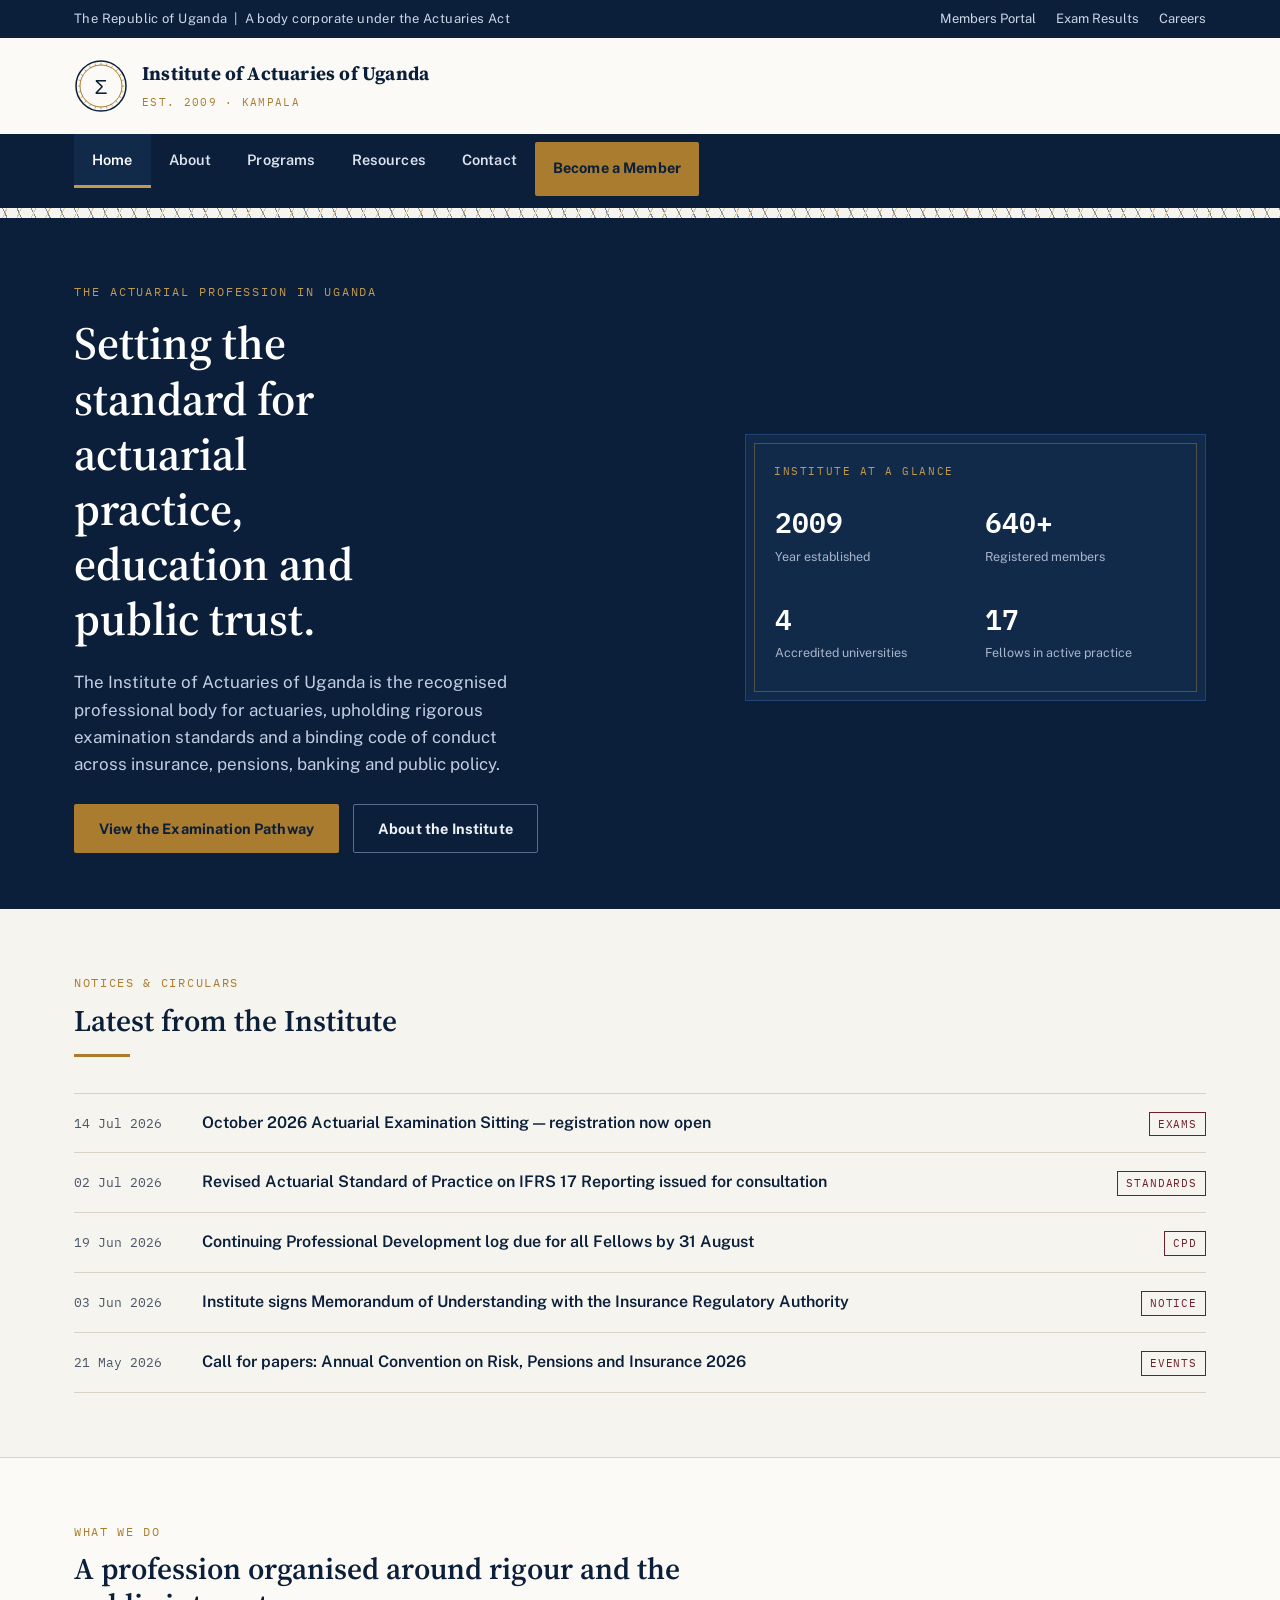
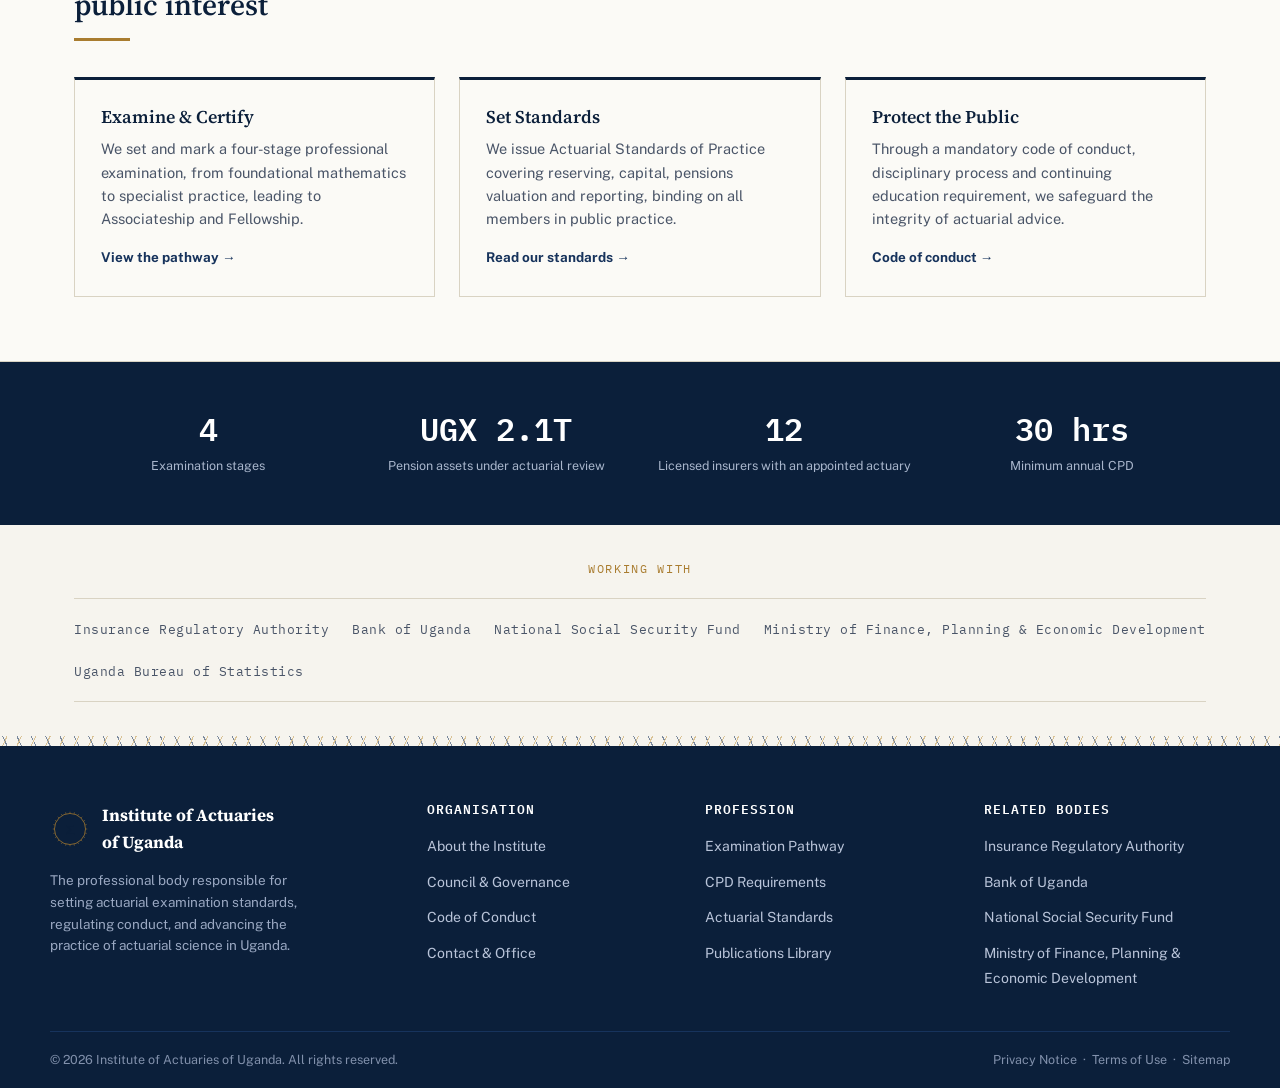
==== index.html @ 651f4f1f "Add files via upload" ====
<!DOCTYPE html>
<html lang="en">
<head>
  <meta charset="UTF-8">
  <meta name="viewport" content="width=device-width, initial-scale=1.0">
  <title>Home | Institute of Actuaries of Uganda</title>
  <meta name="description" content="Institute of Actuaries of Uganda — the professional body for actuaries.">
  <link rel="preconnect" href="https://fonts.googleapis.com">
  <link rel="preconnect" href="https://fonts.gstatic.com" crossorigin>
  <link href="https://fonts.googleapis.com/css2?family=Source+Serif+4:opsz,wght@8..60,500;8..60,600;8..60,700&family=Public+Sans:wght@400;500;600;700;800&family=IBM+Plex+Mono:wght@400;500&display=swap" rel="stylesheet">
  <link rel="stylesheet" href="styles.css">
</head>
<body>
  <div class="topbar">
    <div class="container">
      <span class="topbar-note">The Republic of Uganda &nbsp;|&nbsp; A body corporate under the Actuaries Act</span>
      <ul class="topbar-links">
        <li><a href="#">Members Portal</a></li>
        <li><a href="#">Exam Results</a></li>
        <li><a href="contact.html">Careers</a></li>
      </ul>
    </div>
  </div>
  <header class="site-header">
    <div class="container header-row">
      <a class="brand" href="index.html">
        <svg class="seal" viewBox="0 0 54 54" xmlns="http://www.w3.org/2000/svg" role="img" aria-label="IAU seal">
  <circle cx="27" cy="27" r="25" fill="none" stroke="#0b1f3a" stroke-width="1.5"/>
  <circle cx="27" cy="27" r="21" fill="none" stroke="#a97c2f" stroke-width="1"/>
  <line x1="27.0" y1="6.0" x2="27.0" y2="3.7" stroke="#a97c2f" stroke-width="0.7"/>
<line x1="32.4" y1="6.7" x2="33.0" y2="4.5" stroke="#a97c2f" stroke-width="0.7"/>
<line x1="37.5" y1="8.8" x2="38.6" y2="6.8" stroke="#a97c2f" stroke-width="0.7"/>
<line x1="41.8" y1="12.2" x2="43.5" y2="10.5" stroke="#a97c2f" stroke-width="0.7"/>
<line x1="45.2" y1="16.5" x2="47.2" y2="15.3" stroke="#a97c2f" stroke-width="0.7"/>
<line x1="47.3" y1="21.6" x2="49.5" y2="21.0" stroke="#a97c2f" stroke-width="0.7"/>
<line x1="48.0" y1="27.0" x2="50.3" y2="27.0" stroke="#a97c2f" stroke-width="0.7"/>
<line x1="47.3" y1="32.4" x2="49.5" y2="33.0" stroke="#a97c2f" stroke-width="0.7"/>
<line x1="45.2" y1="37.5" x2="47.2" y2="38.6" stroke="#a97c2f" stroke-width="0.7"/>
<line x1="41.8" y1="41.8" x2="43.5" y2="43.5" stroke="#a97c2f" stroke-width="0.7"/>
<line x1="37.5" y1="45.2" x2="38.6" y2="47.2" stroke="#a97c2f" stroke-width="0.7"/>
<line x1="32.4" y1="47.3" x2="33.0" y2="49.5" stroke="#a97c2f" stroke-width="0.7"/>
<line x1="27.0" y1="48.0" x2="27.0" y2="50.3" stroke="#a97c2f" stroke-width="0.7"/>
<line x1="21.6" y1="47.3" x2="21.0" y2="49.5" stroke="#a97c2f" stroke-width="0.7"/>
<line x1="16.5" y1="45.2" x2="15.3" y2="47.2" stroke="#a97c2f" stroke-width="0.7"/>
<line x1="12.2" y1="41.8" x2="10.5" y2="43.5" stroke="#a97c2f" stroke-width="0.7"/>
<line x1="8.8" y1="37.5" x2="6.8" y2="38.7" stroke="#a97c2f" stroke-width="0.7"/>
<line x1="6.7" y1="32.4" x2="4.5" y2="33.0" stroke="#a97c2f" stroke-width="0.7"/>
<line x1="6.0" y1="27.0" x2="3.7" y2="27.0" stroke="#a97c2f" stroke-width="0.7"/>
<line x1="6.7" y1="21.6" x2="4.5" y2="21.0" stroke="#a97c2f" stroke-width="0.7"/>
<line x1="8.8" y1="16.5" x2="6.8" y2="15.3" stroke="#a97c2f" stroke-width="0.7"/>
<line x1="12.2" y1="12.2" x2="10.5" y2="10.5" stroke="#a97c2f" stroke-width="0.7"/>
<line x1="16.5" y1="8.8" x2="15.3" y2="6.8" stroke="#a97c2f" stroke-width="0.7"/>
<line x1="21.6" y1="6.7" x2="21.0" y2="4.5" stroke="#a97c2f" stroke-width="0.7"/>
  <text x="27" y="35" text-anchor="middle" font-family="Source Serif 4, Georgia, serif" font-size="21" fill="#0b1f3a">&#931;</text>
</svg>
        <span class="brand-text">
          <span class="brand-name">Institute of Actuaries of Uganda</span>
          <span class="brand-sub">Est. 2009 &middot; Kampala</span>
        </span>
      </a>
    </div>
    <nav class="primary-nav" aria-label="Primary">
      <div class="container nav-row">
        <ul class="nav-links">
          <li><a href="index.html" class="active">Home</a></li>
          <li><a href="about.html">About</a></li>
          <li><a href="programs.html">Programs</a></li>
          <li><a href="resources.html">Resources</a></li>
          <li><a href="contact.html">Contact</a></li>
          <li><a class="nav-cta" href="contact.html">Become a Member</a></li>
        </ul>
        <button class="nav-toggle" aria-label="Toggle navigation" aria-expanded="false">&#9776;</button>
      </div>
    </nav>
  </header>
  <div class="guilloche" aria-hidden="true"></div>
  <section class="hero">
    <div class="container">
      <div>
        <div class="hero-eyebrow">The Actuarial Profession in Uganda</div>
        <h1>Setting the standard for actuarial practice, education and public trust.</h1>
        <p class="hero-lede">The Institute of Actuaries of Uganda is the recognised professional body for actuaries, upholding rigorous examination standards and a binding code of conduct across insurance, pensions, banking and public policy.</p>
        <div class="hero-actions">
          <a class="btn btn-primary" href="programs.html">View the Examination Pathway</a>
          <a class="btn btn-outline" href="about.html">About the Institute</a>
        </div>
      </div>
      <div class="hero-panel">
        <div class="hero-panel-title">Institute at a Glance</div>
        <div class="stat-grid">
          <div class="stat-item" tabindex="0" data-value="2009" data-decimals="0">
            <div class="stat-figure"><span class="stat-number">0</span></div>
            <div class="stat-label">Year established</div>
            <div class="stat-detail">Founded under the Actuaries Act, Cap. 214</div>
          </div>
          <div class="stat-item" tabindex="0" data-value="640" data-decimals="0" data-suffix="+">
            <div class="stat-figure"><span class="stat-number">0</span></div>
            <div class="stat-label">Registered members</div>
            <div class="stat-detail">Across Student, Associate and Fellow grades</div>
          </div>
          <div class="stat-item" tabindex="0" data-value="4" data-decimals="0">
            <div class="stat-figure"><span class="stat-number">0</span></div>
            <div class="stat-label">Accredited universities</div>
            <div class="stat-detail">Makerere, Kyambogo, MUST and UCU</div>
          </div>
          <div class="stat-item" tabindex="0" data-value="17" data-decimals="0">
            <div class="stat-figure"><span class="stat-number">0</span></div>
            <div class="stat-label">Fellows in active practice</div>
            <div class="stat-detail">Eligible to sign statutory actuarial reports</div>
          </div>
        </div>
      </div>
    </div>
  </section>

  <section class="section">
    <div class="container">
      <div class="section-head">
        <div class="eyebrow">Notices &amp; Circulars</div>
        <h2>Latest from the Institute</h2>
        <div class="rule"></div>
      </div>
      <ul class="notice-list">
        <li class="notice-item">
          <span class="notice-date">14 Jul 2026</span>
          <a class="notice-title" href="#">October 2026 Actuarial Examination Sitting &mdash; registration now open</a>
          <span class="notice-tag">Exams</span>
        </li>
        <li class="notice-item">
          <span class="notice-date">02 Jul 2026</span>
          <a class="notice-title" href="#">Revised Actuarial Standard of Practice on IFRS 17 Reporting issued for consultation</a>
          <span class="notice-tag">Standards</span>
        </li>
        <li class="notice-item">
          <span class="notice-date">19 Jun 2026</span>
          <a class="notice-title" href="#">Continuing Professional Development log due for all Fellows by 31 August</a>
          <span class="notice-tag">CPD</span>
        </li>
        <li class="notice-item">
          <span class="notice-date">03 Jun 2026</span>
          <a class="notice-title" href="#">Institute signs Memorandum of Understanding with the Insurance Regulatory Authority</a>
          <span class="notice-tag">Notice</span>
        </li>
        <li class="notice-item">
          <span class="notice-date">21 May 2026</span>
          <a class="notice-title" href="#">Call for papers: Annual Convention on Risk, Pensions and Insurance 2026</a>
          <span class="notice-tag">Events</span>
        </li>
      </ul>
    </div>
  </section>

  <section class="section section-alt">
    <div class="container">
      <div class="section-head">
        <div class="eyebrow">What We Do</div>
        <h2>A profession organised around rigour and the public interest</h2>
        <div class="rule"></div>
      </div>
      <div class="card-grid">
        <div class="card">
          <h3>Examine &amp; Certify</h3>
          <p>We set and mark a four-stage professional examination, from foundational mathematics to specialist practice, leading to Associateship and Fellowship.</p>
          <a class="card-link" href="programs.html">View the pathway &rarr;</a>
        </div>
        <div class="card">
          <h3>Set Standards</h3>
          <p>We issue Actuarial Standards of Practice covering reserving, capital, pensions valuation and reporting, binding on all members in public practice.</p>
          <a class="card-link" href="resources.html">Read our standards &rarr;</a>
        </div>
        <div class="card">
          <h3>Protect the Public</h3>
          <p>Through a mandatory code of conduct, disciplinary process and continuing education requirement, we safeguard the integrity of actuarial advice.</p>
          <a class="card-link" href="about.html#conduct">Code of conduct &rarr;</a>
        </div>
      </div>
    </div>
  </section>

  <section class="stats-strip">
    <div class="container">
      <div class="stat-item" tabindex="0" data-value="4" data-decimals="0">
        <div class="stat-figure"><span class="stat-number">0</span></div>
        <div class="stat-label">Examination stages</div>
        <div class="stat-detail">Foundational through to Fellowship</div>
      </div>
      <div class="stat-item" tabindex="0" data-value="2.1" data-decimals="1" data-prefix="UGX " data-suffix="T">
        <div class="stat-figure"><span class="stat-number">UGX 0.0T</span></div>
        <div class="stat-label">Pension assets under actuarial review</div>
        <div class="stat-detail">Reviewed across occupational retirement schemes</div>
      </div>
      <div class="stat-item" tabindex="0" data-value="12" data-decimals="0">
        <div class="stat-figure"><span class="stat-number">0</span></div>
        <div class="stat-label">Licensed insurers with an appointed actuary</div>
        <div class="stat-detail">Out of 14 licensed insurers nationally</div>
      </div>
      <div class="stat-item" tabindex="0" data-value="30" data-decimals="0" data-suffix=" hrs">
        <div class="stat-figure"><span class="stat-number">0</span></div>
        <div class="stat-label">Minimum annual CPD</div>
        <div class="stat-detail">Audited annually against the register</div>
      </div>
    </div>
  </section>

  <section class="partner-strip">
    <div class="container">
      <div class="eyebrow">Working With</div>
      <div class="partner-row">
        <span>Insurance Regulatory Authority</span>
        <span>Bank of Uganda</span>
        <span>National Social Security Fund</span>
        <span>Ministry of Finance, Planning &amp; Economic Development</span>
        <span>Uganda Bureau of Statistics</span>
      </div>
    </div>
  </section>
  <div class="guilloche" aria-hidden="true"></div>
  <footer class="site-footer">
    <div class="container footer-top">
      <div class="footer-grid">
        <div class="footer-col">
          <div class="footer-brand">
            <svg class="seal" style="width:40px;height:40px" viewBox="0 0 54 54" xmlns="http://www.w3.org/2000/svg" role="img" aria-label="IAU seal">
  <circle cx="27" cy="27" r="25" fill="none" stroke="#0b1f3a" stroke-width="1.5"/>
  <circle cx="27" cy="27" r="21" fill="none" stroke="#a97c2f" stroke-width="1"/>
  <line x1="27.0" y1="6.0" x2="27.0" y2="3.7" stroke="#a97c2f" stroke-width="0.7"/>
<line x1="32.4" y1="6.7" x2="33.0" y2="4.5" stroke="#a97c2f" stroke-width="0.7"/>
<line x1="37.5" y1="8.8" x2="38.6" y2="6.8" stroke="#a97c2f" stroke-width="0.7"/>
<line x1="41.8" y1="12.2" x2="43.5" y2="10.5" stroke="#a97c2f" stroke-width="0.7"/>
<line x1="45.2" y1="16.5" x2="47.2" y2="15.3" stroke="#a97c2f" stroke-width="0.7"/>
<line x1="47.3" y1="21.6" x2="49.5" y2="21.0" stroke="#a97c2f" stroke-width="0.7"/>
<line x1="48.0" y1="27.0" x2="50.3" y2="27.0" stroke="#a97c2f" stroke-width="0.7"/>
<line x1="47.3" y1="32.4" x2="49.5" y2="33.0" stroke="#a97c2f" stroke-width="0.7"/>
<line x1="45.2" y1="37.5" x2="47.2" y2="38.6" stroke="#a97c2f" stroke-width="0.7"/>
<line x1="41.8" y1="41.8" x2="43.5" y2="43.5" stroke="#a97c2f" stroke-width="0.7"/>
<line x1="37.5" y1="45.2" x2="38.6" y2="47.2" stroke="#a97c2f" stroke-width="0.7"/>
<line x1="32.4" y1="47.3" x2="33.0" y2="49.5" stroke="#a97c2f" stroke-width="0.7"/>
<line x1="27.0" y1="48.0" x2="27.0" y2="50.3" stroke="#a97c2f" stroke-width="0.7"/>
<line x1="21.6" y1="47.3" x2="21.0" y2="49.5" stroke="#a97c2f" stroke-width="0.7"/>
<line x1="16.5" y1="45.2" x2="15.3" y2="47.2" stroke="#a97c2f" stroke-width="0.7"/>
<line x1="12.2" y1="41.8" x2="10.5" y2="43.5" stroke="#a97c2f" stroke-width="0.7"/>
<line x1="8.8" y1="37.5" x2="6.8" y2="38.7" stroke="#a97c2f" stroke-width="0.7"/>
<line x1="6.7" y1="32.4" x2="4.5" y2="33.0" stroke="#a97c2f" stroke-width="0.7"/>
<line x1="6.0" y1="27.0" x2="3.7" y2="27.0" stroke="#a97c2f" stroke-width="0.7"/>
<line x1="6.7" y1="21.6" x2="4.5" y2="21.0" stroke="#a97c2f" stroke-width="0.7"/>
<line x1="8.8" y1="16.5" x2="6.8" y2="15.3" stroke="#a97c2f" stroke-width="0.7"/>
<line x1="12.2" y1="12.2" x2="10.5" y2="10.5" stroke="#a97c2f" stroke-width="0.7"/>
<line x1="16.5" y1="8.8" x2="15.3" y2="6.8" stroke="#a97c2f" stroke-width="0.7"/>
<line x1="21.6" y1="6.7" x2="21.0" y2="4.5" stroke="#a97c2f" stroke-width="0.7"/>
  <text x="27" y="35" text-anchor="middle" font-family="Source Serif 4, Georgia, serif" font-size="21" fill="#0b1f3a">&#931;</text>
</svg>
            <span class="brand-name">Institute of Actuaries<br>of Uganda</span>
          </div>
          <p class="footer-desc">The professional body responsible for setting actuarial examination standards, regulating conduct, and advancing the practice of actuarial science in Uganda.</p>
        </div>
        <div class="footer-col">
          <h4>Organisation</h4>
          <ul>
            <li><a href="about.html">About the Institute</a></li>
            <li><a href="about.html#governance">Council &amp; Governance</a></li>
            <li><a href="about.html#conduct">Code of Conduct</a></li>
            <li><a href="contact.html">Contact &amp; Office</a></li>
          </ul>
        </div>
        <div class="footer-col">
          <h4>Profession</h4>
          <ul>
            <li><a href="programs.html">Examination Pathway</a></li>
            <li><a href="programs.html#cpd">CPD Requirements</a></li>
            <li><a href="resources.html">Actuarial Standards</a></li>
            <li><a href="resources.html#library">Publications Library</a></li>
          </ul>
        </div>
        <div class="footer-col">
          <h4>Related Bodies</h4>
          <ul>
            <li><a href="#">Insurance Regulatory Authority</a></li>
            <li><a href="#">Bank of Uganda</a></li>
            <li><a href="#">National Social Security Fund</a></li>
            <li><a href="#">Ministry of Finance, Planning &amp; Economic Development</a></li>
          </ul>
        </div>
      </div>
    </div>
    <div class="container footer-bottom">
      <span>&copy; 2026 Institute of Actuaries of Uganda. All rights reserved.</span>
      <span><a href="#">Privacy Notice</a> &nbsp;&middot;&nbsp; <a href="#">Terms of Use</a> &nbsp;&middot;&nbsp; <a href="#">Sitemap</a></span>
    </div>
  </footer>
  <script src="script.js"></script>
</body>
</html>
---- styles.css ----
/* ==========================================================================
   Institute of Actuaries of Uganda — shared stylesheet
   ========================================================================== */

:root {
  /* Colour */
  --navy-900: #0b1f3a;
  --navy-800: #122a4a;
  --navy-700: #17335c;
  --navy-600: #234277;
  --gold-600: #a97c2f;
  --gold-500: #c39a4d;
  --maroon-700: #6e1f2a;
  --paper: #f6f4ee;
  --paper-raised: #fbfaf6;
  --ink-900: #1c2530;
  --ink-600: #4a5568;
  --line: #d9d3c3;
  --line-dark: #2a3a5c;

  /* Type */
  --font-display: "Source Serif 4", "Georgia", serif;
  --font-body: "Public Sans", "Segoe UI", sans-serif;
  --font-mono: "IBM Plex Mono", "Courier New", monospace;
}

* { box-sizing: border-box; }
html { scroll-behavior: smooth; }

body {
  margin: 0;
  background: var(--paper);
  color: var(--ink-900);
  font-family: var(--font-body);
  font-size: 16px;
  line-height: 1.6;
  -webkit-font-smoothing: antialiased;
}

img { max-width: 100%; display: block; }

a { color: inherit; }

h1, h2, h3, h4 {
  font-family: var(--font-display);
  font-weight: 600;
  color: var(--navy-900);
  margin: 0 0 0.5em;
  line-height: 1.2;
}

p { margin: 0 0 1em; color: var(--ink-600); }

.container {
  width: 100%;
  max-width: 1180px;
  margin: 0 auto;
  padding: 0 24px;
}

:focus-visible {
  outline: 3px solid var(--gold-600);
  outline-offset: 2px;
}

@media (prefers-reduced-motion: reduce) {
  * { animation: none !important; transition: none !important; }
  html { scroll-behavior: auto; }
}

/* -------------------------------------------------------------------------
   Utility top bar
   ------------------------------------------------------------------------- */

.topbar {
  background: var(--navy-900);
  color: #cdd7e6;
  font-size: 13px;
}

.topbar .container {
  display: flex;
  align-items: center;
  justify-content: space-between;
  height: 38px;
}

.topbar-links { display: flex; gap: 20px; list-style: none; margin: 0; padding: 0; }
.topbar-links a { text-decoration: none; color: #cdd7e6; }
.topbar-links a:hover { color: #fff; }
.topbar-note { letter-spacing: .03em; }

/* -------------------------------------------------------------------------
   Header + seal + nav
   ------------------------------------------------------------------------- */

.site-header {
  background: var(--paper-raised);
  border-bottom: 4px solid var(--navy-900);
}

.header-row {
  display: flex;
  align-items: center;
  justify-content: space-between;
  padding: 20px 24px;
  gap: 20px;
}

.brand { display: flex; align-items: center; gap: 14px; text-decoration: none; }

.brand-text .brand-name {
  font-family: var(--font-display);
  font-weight: 700;
  font-size: 19px;
  color: var(--navy-900);
  letter-spacing: .01em;
  display: block;
}

.brand-text .brand-sub {
  font-family: var(--font-mono);
  font-size: 11px;
  letter-spacing: .12em;
  text-transform: uppercase;
  color: var(--gold-600);
}

.seal { width: 54px; height: 54px; flex-shrink: 0; }

nav.primary-nav {
  background: var(--navy-900);
}

.nav-row {
  display: flex;
  align-items: center;
  justify-content: space-between;
}

.nav-links {
  display: flex;
  list-style: none;
  margin: 0;
  padding: 0;
}

.nav-links a {
  display: block;
  padding: 14px 18px;
  color: #dde4ef;
  text-decoration: none;
  font-size: 14.5px;
  font-weight: 600;
  letter-spacing: .01em;
  border-bottom: 3px solid transparent;
}

.nav-links a:hover { color: #fff; background: var(--navy-800); }
.nav-links a.active { color: #fff; border-bottom-color: var(--gold-500); background: var(--navy-800); }

.nav-cta {
  padding: 8px 18px;
  margin: 8px 12px 8px 0;
  background: var(--gold-600);
  color: var(--navy-900) !important;
  font-weight: 700 !important;
  border-radius: 2px;
}
.nav-cta:hover { background: var(--gold-500); }

.nav-toggle {
  display: none;
  background: none;
  border: none;
  color: #fff;
  font-size: 22px;
  padding: 10px 18px;
  cursor: pointer;
}

/* -------------------------------------------------------------------------
   Guilloche divider (certificate engraving motif — the site's signature)
   ------------------------------------------------------------------------- */

.guilloche {
  height: 10px;
  background:
    repeating-linear-gradient(115deg, transparent 0 6px, var(--gold-500) 6px 7px, transparent 7px 13px),
    repeating-linear-gradient(65deg, transparent 0 6px, var(--navy-700) 6px 7px, transparent 7px 13px);
  background-color: var(--paper);
  opacity: .55;
}

/* -------------------------------------------------------------------------
   Hero
   ------------------------------------------------------------------------- */

.hero {
  background: var(--navy-900);
  color: #eef1f6;
  position: relative;
  overflow: hidden;
}

.hero .container {
  display: grid;
  grid-template-columns: 1.15fr 0.85fr;
  gap: 48px;
  padding-top: 64px;
  padding-bottom: 56px;
  align-items: center;
}

.hero-eyebrow {
  font-family: var(--font-mono);
  font-size: 12px;
  letter-spacing: .16em;
  text-transform: uppercase;
  color: var(--gold-500);
  margin-bottom: 14px;
}

.hero h1 {
  color: #fff;
  font-size: clamp(32px, 4vw, 46px);
  max-width: 15ch;
}

.hero-lede {
  color: #c3cee2;
  font-size: 17px;
  max-width: 46ch;
}

.hero-actions { display: flex; gap: 14px; margin-top: 26px; flex-wrap: wrap; }

.btn {
  display: inline-block;
  padding: 12px 24px;
  font-weight: 700;
  font-size: 14.5px;
  text-decoration: none;
  border-radius: 2px;
  border: 1.5px solid transparent;
  letter-spacing: .01em;
}

.btn-primary { background: var(--gold-600); color: var(--navy-900); }
.btn-primary:hover { background: var(--gold-500); }

.btn-outline { border-color: #5c6d8c; color: #eef1f6; }
.btn-outline:hover { border-color: #fff; }

.btn-outline-dark { border-color: var(--navy-600); color: var(--navy-900); }
.btn-outline-dark:hover { border-color: var(--navy-900); background: var(--navy-900); color: #fff; }

.hero-panel {
  background: var(--navy-800);
  border: 1px solid var(--navy-600);
  padding: 28px;
  position: relative;
}

.hero-panel::before {
  content: "";
  position: absolute;
  inset: 8px;
  border: 1px solid rgba(195, 154, 77, .35);
  pointer-events: none;
}

.hero-panel-title {
  font-family: var(--font-mono);
  font-size: 11px;
  letter-spacing: .14em;
  text-transform: uppercase;
  color: var(--gold-500);
  margin-bottom: 18px;
}

.stat-grid { display: grid; grid-template-columns: 1fr 1fr; gap: 20px 16px; }

.stat-figure {
  font-family: var(--font-mono);
  font-size: 28px;
  font-weight: 600;
  color: #fff;
}

.stat-label {
  font-size: 12.5px;
  color: #a9b6cc;
  margin-top: 2px;
}

/* Active KPI cards: count-up target + hover/focus reveal ------------------ */

.stat-item {
  cursor: default;
  padding: 10px;
  margin: -10px;
  border: 1px solid transparent;
  border-radius: 2px;
  transition: transform .18s ease, border-color .18s ease, background-color .18s ease;
}

.stat-item .stat-number { font-variant-numeric: tabular-nums; }

.stat-item .stat-detail {
  font-size: 11.5px;
  color: var(--gold-500);
  margin-top: 8px;
  max-height: 0;
  opacity: 0;
  overflow: hidden;
  transition: max-height .22s ease, opacity .18s ease, margin-top .22s ease;
}

.stat-item:hover,
.stat-item:focus-visible {
  transform: translateY(-3px);
  border-color: rgba(195, 154, 77, .45);
  background: rgba(255, 255, 255, .04);
}

.stat-item:hover .stat-detail,
.stat-item:focus-visible .stat-detail {
  max-height: 60px;
  opacity: 1;
  margin-top: 8px;
}

.stats-strip .stat-item { padding: 14px 10px; margin: -14px -10px; }
.stats-strip .stat-item:hover,
.stats-strip .stat-item:focus-visible { background: rgba(255, 255, 255, .05); }
.stats-strip .stat-item .stat-detail { color: var(--gold-500); }

@media (prefers-reduced-motion: reduce) {
  .stat-item, .stat-item .stat-detail { transition: none; }
}

/* -------------------------------------------------------------------------
   Section scaffolding
   ------------------------------------------------------------------------- */

.section { padding: 64px 0; }
.section-alt { background: var(--paper-raised); border-top: 1px solid var(--line); border-bottom: 1px solid var(--line); }

.section-head { max-width: 62ch; margin-bottom: 36px; }

.eyebrow {
  font-family: var(--font-mono);
  font-size: 12px;
  letter-spacing: .14em;
  text-transform: uppercase;
  color: var(--gold-600);
  margin-bottom: 10px;
}

.section-head h2 { font-size: clamp(24px, 3vw, 30px); }
.rule { width: 56px; height: 3px; background: var(--gold-600); margin-top: 14px; }

/* -------------------------------------------------------------------------
   Cards
   ------------------------------------------------------------------------- */

.card-grid { display: grid; grid-template-columns: repeat(3, 1fr); gap: 24px; }
.card-grid.two { grid-template-columns: repeat(2, 1fr); }

.card {
  background: var(--paper-raised);
  border: 1px solid var(--line);
  border-top: 3px solid var(--navy-900);
  padding: 26px;
}

.card h3 { font-size: 18px; margin-bottom: 10px; }
.card p { font-size: 14.5px; margin-bottom: 14px; }
.card-link { font-size: 13.5px; font-weight: 700; color: var(--navy-700); text-decoration: none; }
.card-link:hover { color: var(--gold-600); }

.notice-list { list-style: none; margin: 0; padding: 0; border-top: 1px solid var(--line); }
.notice-item {
  display: grid;
  grid-template-columns: 110px 1fr auto;
  gap: 18px;
  align-items: baseline;
  padding: 16px 0;
  border-bottom: 1px solid var(--line);
}
.notice-date { font-family: var(--font-mono); font-size: 12.5px; color: var(--ink-600); }
.notice-title { text-decoration: none; color: var(--navy-900); font-weight: 600; }
.notice-title:hover { color: var(--gold-600); }
.notice-tag {
  font-family: var(--font-mono);
  font-size: 10.5px;
  letter-spacing: .08em;
  text-transform: uppercase;
  color: var(--maroon-700);
  border: 1px solid var(--maroon-700);
  padding: 3px 8px;
  white-space: nowrap;
  height: fit-content;
}

/* -------------------------------------------------------------------------
   Stats strip
   ------------------------------------------------------------------------- */

.stats-strip {
  background: var(--navy-900);
  color: #fff;
  padding: 40px 0;
}
.stats-strip .container { display: grid; grid-template-columns: repeat(4, 1fr); gap: 20px; text-align: center; }
.stats-strip .stat-figure { font-size: 32px; }
.stats-strip .stat-label { color: #a9b6cc; }

/* -------------------------------------------------------------------------
   Partner strip
   ------------------------------------------------------------------------- */

.partner-strip { padding: 34px 0; }
.partner-strip .eyebrow { text-align: center; margin-bottom: 20px; }
.partner-row {
  display: flex;
  justify-content: space-between;
  align-items: center;
  flex-wrap: wrap;
  gap: 22px;
  color: var(--ink-600);
  font-family: var(--font-mono);
  font-size: 12.5px;
  letter-spacing: .04em;
  border-top: 1px solid var(--line);
  border-bottom: 1px solid var(--line);
  padding: 20px 0;
}

/* -------------------------------------------------------------------------
   Tables (exam pathway, standards, etc.)
   ------------------------------------------------------------------------- */

.formal-table { width: 100%; border-collapse: collapse; font-size: 14.5px; }
.formal-table caption { text-align: left; font-family: var(--font-mono); font-size: 12px; letter-spacing: .1em; text-transform: uppercase; color: var(--ink-600); margin-bottom: 10px; }
.formal-table th, .formal-table td { text-align: left; padding: 12px 14px; border: 1px solid var(--line); vertical-align: top; }
.formal-table thead th { background: var(--navy-900); color: #fff; font-family: var(--font-mono); font-size: 12px; letter-spacing: .06em; text-transform: uppercase; font-weight: 600; }
.formal-table tbody tr:nth-child(even) { background: var(--paper-raised); }

/* -------------------------------------------------------------------------
   Page header (interior pages)
   ------------------------------------------------------------------------- */

.page-header {
  background: var(--navy-900);
  color: #fff;
  padding: 46px 0 40px;
}
.page-header .eyebrow { color: var(--gold-500); }
.page-header h1 { color: #fff; font-size: clamp(28px, 3.4vw, 38px); max-width: 30ch; }
.page-header p { color: #c3cee2; max-width: 60ch; }
.breadcrumb { font-family: var(--font-mono); font-size: 12px; color: #a9b6cc; margin-bottom: 14px; }
.breadcrumb a { color: #a9b6cc; text-decoration: none; }
.breadcrumb a:hover { color: #fff; }

/* -------------------------------------------------------------------------
   Sidebar layout (About / Programs / Resources)
   ------------------------------------------------------------------------- */

.layout-with-side { display: grid; grid-template-columns: 1fr 300px; gap: 48px; align-items: start; }

.side-box {
  border: 1px solid var(--line);
  background: var(--paper-raised);
  padding: 22px;
  margin-bottom: 22px;
}
.side-box h4 {
  font-size: 13px;
  letter-spacing: .08em;
  text-transform: uppercase;
  font-family: var(--font-mono);
  color: var(--navy-900);
  border-bottom: 2px solid var(--gold-600);
  padding-bottom: 10px;
  margin-bottom: 14px;
}
.side-box ul { margin: 0; padding: 0; list-style: none; }
.side-box li { padding: 8px 0; border-bottom: 1px solid var(--line); font-size: 14px; }
.side-box li:last-child { border-bottom: none; }
.side-box a { text-decoration: none; color: var(--navy-700); font-weight: 600; }
.side-box a:hover { color: var(--gold-600); }

.pull-fact {
  border-left: 3px solid var(--gold-600);
  padding: 4px 0 4px 18px;
  margin: 24px 0;
  font-family: var(--font-display);
  font-style: italic;
  font-size: 18px;
  color: var(--navy-900);
}

/* -------------------------------------------------------------------------
   Timeline / process (pathway)
   ------------------------------------------------------------------------- */

.pathway { list-style: none; margin: 0; padding: 0; counter-reset: stage; }
.pathway-item {
  counter-increment: stage;
  display: grid;
  grid-template-columns: 64px 1fr;
  gap: 20px;
  padding: 22px 0;
  border-bottom: 1px solid var(--line);
}
.pathway-item:first-child { border-top: 1px solid var(--line); }
.pathway-num {
  font-family: var(--font-mono);
  font-size: 13px;
  color: var(--gold-600);
  border: 1px solid var(--gold-600);
  width: 42px; height: 42px;
  display: flex; align-items: center; justify-content: center;
}
.pathway-num::before { content: counter(stage, decimal-leading-zero); }
.pathway-item h3 { font-size: 17px; margin-bottom: 6px; }
.pathway-item p { margin-bottom: 0; font-size: 14.5px; }

/* -------------------------------------------------------------------------
   Council / governance grid
   ------------------------------------------------------------------------- */

.people-grid { display: grid; grid-template-columns: repeat(4, 1fr); gap: 22px; margin-bottom: 32px; }
.person { text-align: left; }
.person-photo {
  width: 100%;
  aspect-ratio: 1;
  background: var(--navy-800);
  border: 1px solid var(--line);
  margin-bottom: 10px;
  display: flex;
  align-items: center;
  justify-content: center;
  color: var(--gold-500);
  font-family: var(--font-display);
  font-size: 26px;
}
.person-name { font-weight: 700; font-size: 14.5px; color: var(--navy-900); }
.person-role { font-size: 12.5px; color: var(--ink-600); }

/* -------------------------------------------------------------------------
   Contact page
   ------------------------------------------------------------------------- */

.contact-grid { display: grid; grid-template-columns: 1fr 1fr; gap: 48px; }

.info-line { display: grid; grid-template-columns: 110px 1fr; gap: 10px; padding: 12px 0; border-bottom: 1px solid var(--line); font-size: 14.5px; }
.info-line dt { font-family: var(--font-mono); font-size: 11.5px; letter-spacing: .08em; text-transform: uppercase; color: var(--ink-600); }
.info-line dd { margin: 0; color: var(--ink-900); }

.form-field { margin-bottom: 18px; }
.form-field label { display: block; font-size: 13px; font-weight: 700; margin-bottom: 6px; color: var(--navy-900); }
.form-field input, .form-field select, .form-field textarea {
  width: 100%;
  padding: 11px 12px;
  border: 1px solid #b9c0cc;
  background: #fff;
  font-family: var(--font-body);
  font-size: 14.5px;
  color: var(--ink-900);
}
.form-field input:focus, .form-field textarea:focus, .form-field select:focus {
  outline: 2px solid var(--navy-700);
  border-color: var(--navy-700);
}
.form-note { font-size: 12.5px; color: var(--ink-600); margin-top: -6px; }

.map-frame {
  border: 1px solid var(--line);
  background: var(--navy-800);
  color: #a9b6cc;
  min-height: 220px;
  display: flex;
  align-items: center;
  justify-content: center;
  font-family: var(--font-mono);
  font-size: 12.5px;
  text-align: center;
  padding: 20px;
}

/* -------------------------------------------------------------------------
   Footer
   ------------------------------------------------------------------------- */

footer.site-footer { background: var(--navy-900); color: #b9c4d9; }
.footer-top { padding: 56px 0 30px; }
.footer-grid { display: grid; grid-template-columns: 1.4fr 1fr 1fr 1fr; gap: 32px; }
.footer-col h4 {
  color: #fff;
  font-family: var(--font-mono);
  font-size: 12.5px;
  letter-spacing: .08em;
  text-transform: uppercase;
  margin-bottom: 16px;
}
.footer-col ul { list-style: none; margin: 0; padding: 0; }
.footer-col li { margin-bottom: 10px; }
.footer-col a { color: #b9c4d9; text-decoration: none; font-size: 14px; }
.footer-col a:hover { color: #fff; }
.footer-brand { display: flex; align-items: center; gap: 12px; margin-bottom: 14px; }
.footer-brand .brand-name { color: #fff; font-family: var(--font-display); font-size: 17px; font-weight: 700; }
.footer-desc { font-size: 13.5px; color: #9aa8c2; max-width: 34ch; }

.footer-bottom {
  border-top: 1px solid var(--navy-700);
  padding: 18px 0;
  font-size: 12.5px;
  color: #8291ac;
  display: flex;
  justify-content: space-between;
  flex-wrap: wrap;
  gap: 10px;
}
.footer-bottom a { color: #8291ac; text-decoration: none; }
.footer-bottom a:hover { color: #fff; }

/* -------------------------------------------------------------------------
   Responsive
   ------------------------------------------------------------------------- */

@media (max-width: 980px) {
  .hero .container { grid-template-columns: 1fr; }
  .card-grid, .card-grid.two { grid-template-columns: 1fr 1fr; }
  .layout-with-side { grid-template-columns: 1fr; }
  .people-grid { grid-template-columns: repeat(2, 1fr); }
  .footer-grid { grid-template-columns: 1fr 1fr; }
  .contact-grid { grid-template-columns: 1fr; }
  .stats-strip .container { grid-template-columns: repeat(2, 1fr); }
}

@media (max-width: 720px) {
  .topbar-links { display: none; }
  .nav-links { display: none; flex-direction: column; width: 100%; }
  .nav-links.open { display: flex; }
  .nav-row { flex-wrap: wrap; }
  .nav-toggle { display: block; }
  .nav-cta { margin: 8px 18px; }
  .card-grid, .card-grid.two { grid-template-columns: 1fr; }
  .notice-item { grid-template-columns: 1fr; gap: 6px; }
  .people-grid { grid-template-columns: 1fr 1fr; }
  .footer-grid { grid-template-columns: 1fr; }
}
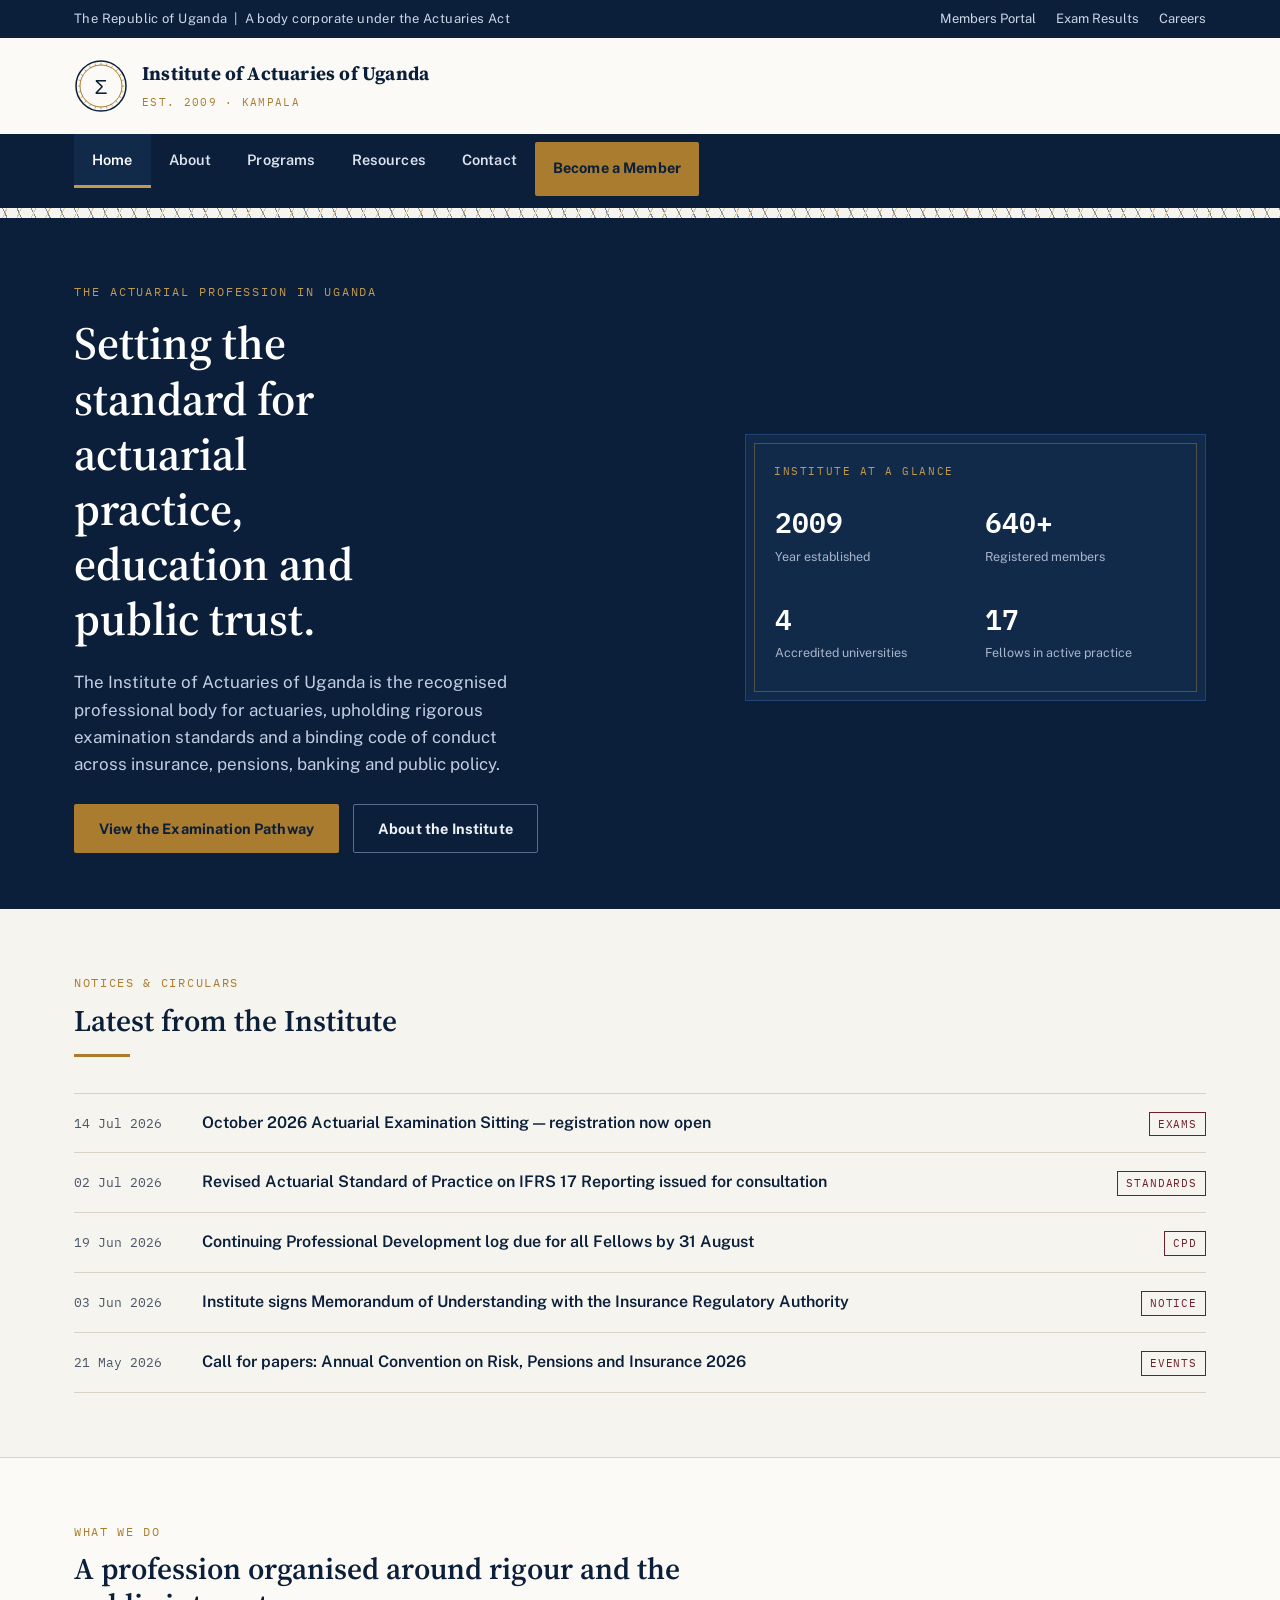
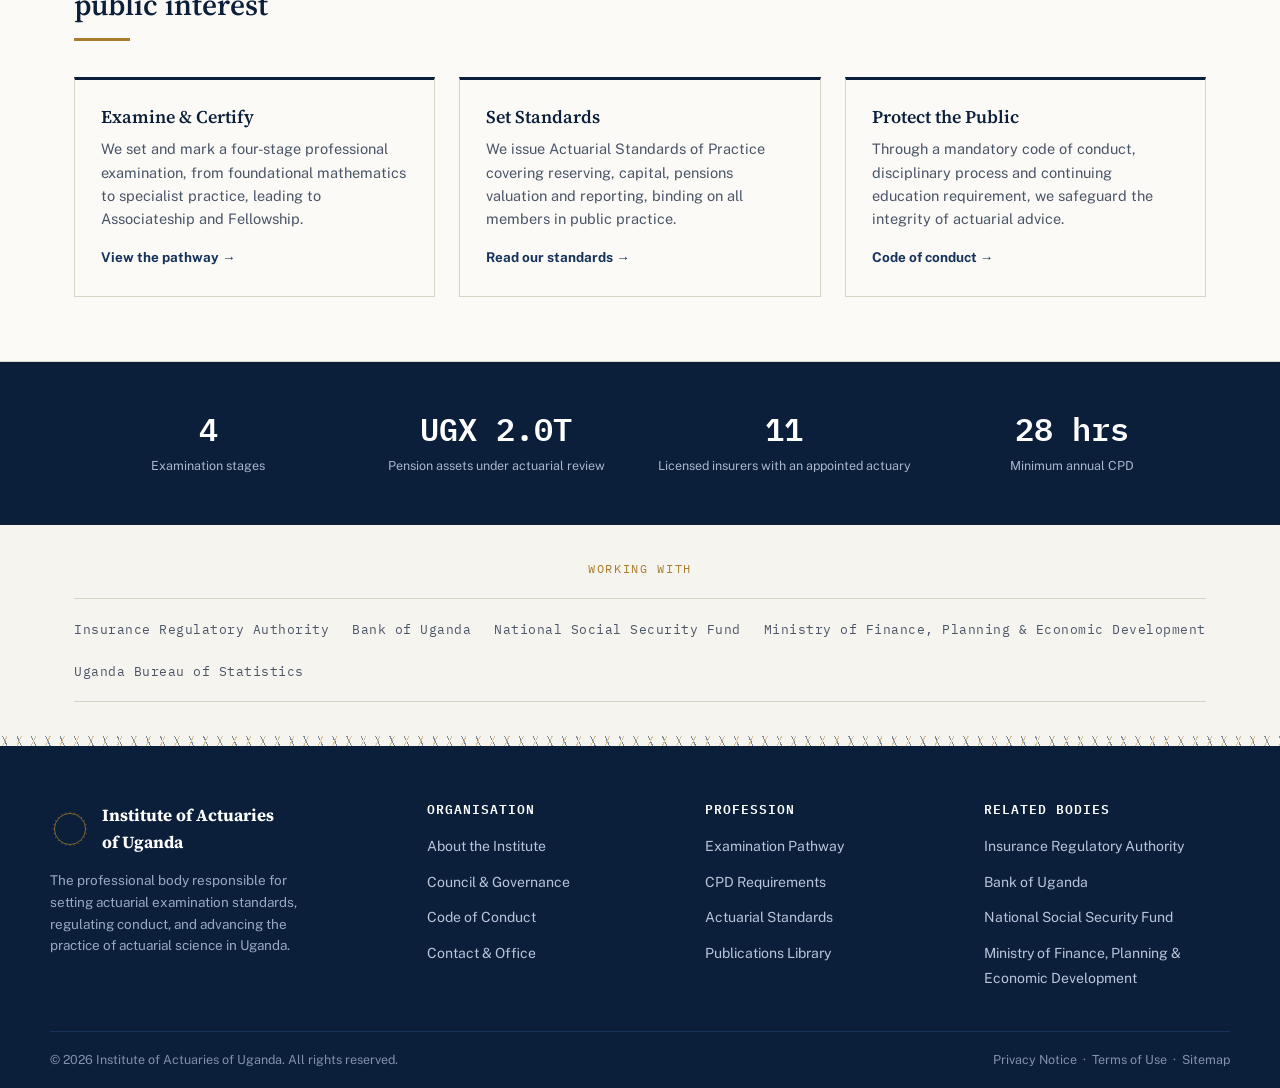
==== commit 7b32349d: "Add files via upload Add About, Programs, Resources, Contact pages and update homepage" ====
--- a/index.html
+++ b/index.html
@@ -17,13 +17,13 @@
       <ul class="topbar-links">
         <li><a href="#">Members Portal</a></li>
         <li><a href="#">Exam Results</a></li>
-        <li><a href="contact.html">Careers</a></li>
+        <li><a href="/contact">Careers</a></li>
       </ul>
     </div>
   </div>
   <header class="site-header">
     <div class="container header-row">
-      <a class="brand" href="index.html">
+      <a class="brand" href="/">
         <svg class="seal" viewBox="0 0 54 54" xmlns="http://www.w3.org/2000/svg" role="img" aria-label="IAU seal">
   <circle cx="27" cy="27" r="25" fill="none" stroke="#0b1f3a" stroke-width="1.5"/>
   <circle cx="27" cy="27" r="21" fill="none" stroke="#a97c2f" stroke-width="1"/>
@@ -62,12 +62,12 @@
     <nav class="primary-nav" aria-label="Primary">
       <div class="container nav-row">
         <ul class="nav-links">
-          <li><a href="index.html" class="active">Home</a></li>
-          <li><a href="about.html">About</a></li>
-          <li><a href="programs.html">Programs</a></li>
-          <li><a href="resources.html">Resources</a></li>
-          <li><a href="contact.html">Contact</a></li>
-          <li><a class="nav-cta" href="contact.html">Become a Member</a></li>
+          <li><a href="/" class="active">Home</a></li>
+          <li><a href="/about">About</a></li>
+          <li><a href="/programs">Programs</a></li>
+          <li><a href="/resources">Resources</a></li>
+          <li><a href="/contact">Contact</a></li>
+          <li><a class="nav-cta" href="/contact">Become a Member</a></li>
         </ul>
         <button class="nav-toggle" aria-label="Toggle navigation" aria-expanded="false">&#9776;</button>
       </div>
@@ -81,8 +81,8 @@
         <h1>Setting the standard for actuarial practice, education and public trust.</h1>
         <p class="hero-lede">The Institute of Actuaries of Uganda is the recognised professional body for actuaries, upholding rigorous examination standards and a binding code of conduct across insurance, pensions, banking and public policy.</p>
         <div class="hero-actions">
-          <a class="btn btn-primary" href="programs.html">View the Examination Pathway</a>
-          <a class="btn btn-outline" href="about.html">About the Institute</a>
+          <a class="btn btn-primary" href="/programs">View the Examination Pathway</a>
+          <a class="btn btn-outline" href="/about">About the Institute</a>
         </div>
       </div>
       <div class="hero-panel">
@@ -161,17 +161,17 @@
         <div class="card">
           <h3>Examine &amp; Certify</h3>
           <p>We set and mark a four-stage professional examination, from foundational mathematics to specialist practice, leading to Associateship and Fellowship.</p>
-          <a class="card-link" href="programs.html">View the pathway &rarr;</a>
+          <a class="card-link" href="/programs">View the pathway &rarr;</a>
         </div>
         <div class="card">
           <h3>Set Standards</h3>
           <p>We issue Actuarial Standards of Practice covering reserving, capital, pensions valuation and reporting, binding on all members in public practice.</p>
-          <a class="card-link" href="resources.html">Read our standards &rarr;</a>
+          <a class="card-link" href="/resources">Read our standards &rarr;</a>
         </div>
         <div class="card">
           <h3>Protect the Public</h3>
           <p>Through a mandatory code of conduct, disciplinary process and continuing education requirement, we safeguard the integrity of actuarial advice.</p>
-          <a class="card-link" href="about.html#conduct">Code of conduct &rarr;</a>
+          <a class="card-link" href="/about#conduct">Code of conduct &rarr;</a>
         </div>
       </div>
     </div>
@@ -256,19 +256,19 @@
         <div class="footer-col">
           <h4>Organisation</h4>
           <ul>
-            <li><a href="about.html">About the Institute</a></li>
-            <li><a href="about.html#governance">Council &amp; Governance</a></li>
-            <li><a href="about.html#conduct">Code of Conduct</a></li>
-            <li><a href="contact.html">Contact &amp; Office</a></li>
+            <li><a href="/about">About the Institute</a></li>
+            <li><a href="/about#governance">Council &amp; Governance</a></li>
+            <li><a href="/about#conduct">Code of Conduct</a></li>
+            <li><a href="/contact">Contact &amp; Office</a></li>
           </ul>
         </div>
         <div class="footer-col">
           <h4>Profession</h4>
           <ul>
-            <li><a href="programs.html">Examination Pathway</a></li>
-            <li><a href="programs.html#cpd">CPD Requirements</a></li>
-            <li><a href="resources.html">Actuarial Standards</a></li>
-            <li><a href="resources.html#library">Publications Library</a></li>
+            <li><a href="/programs">Examination Pathway</a></li>
+            <li><a href="/programs#cpd">CPD Requirements</a></li>
+            <li><a href="/resources">Actuarial Standards</a></li>
+            <li><a href="/resources#library">Publications Library</a></li>
           </ul>
         </div>
         <div class="footer-col">
